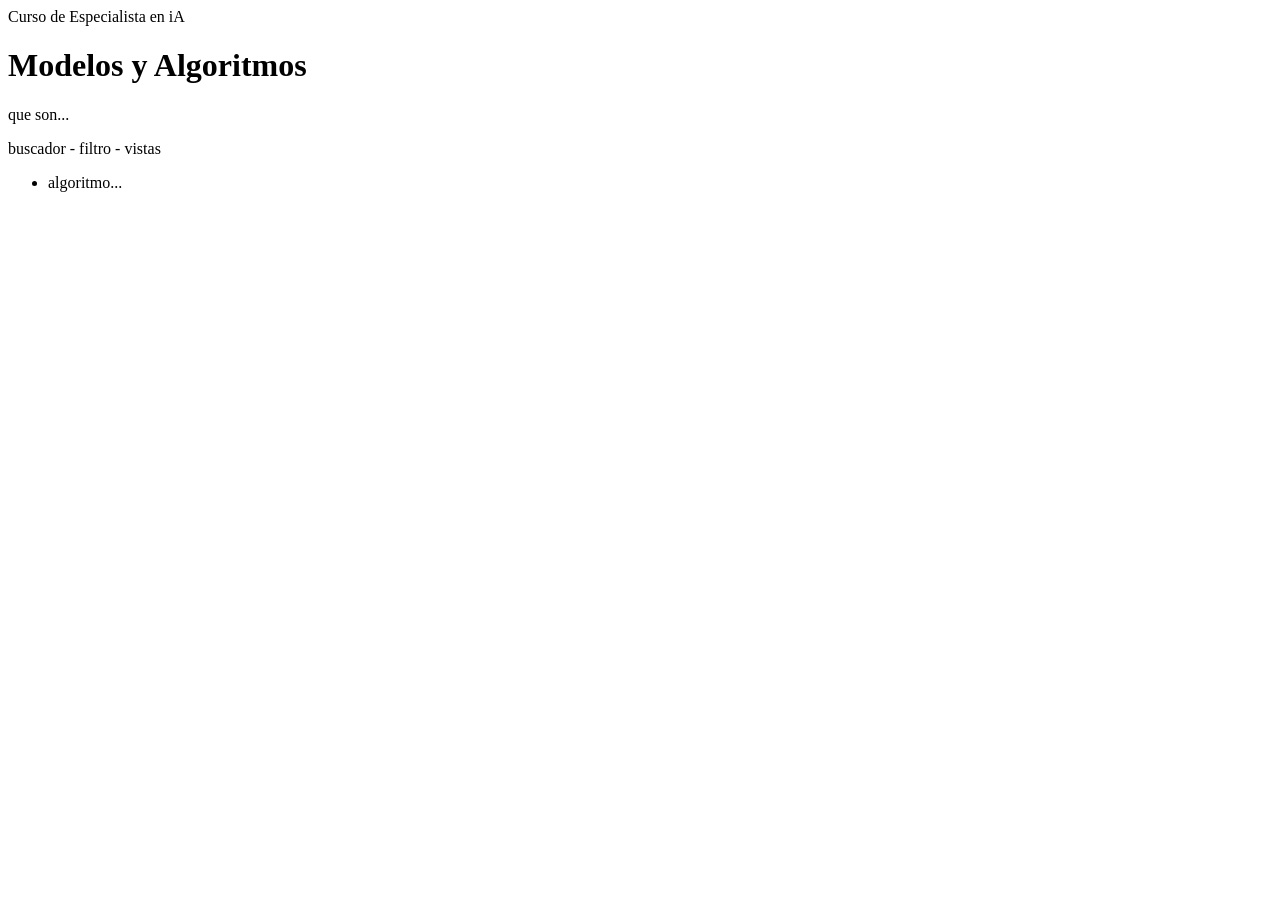
==== docs/index.html @ ecffdc35 "a" ====
<!DOCTYPE html>
<html lang="es-ES">
<head>
    <meta charset="UTF-8">
    <meta name="viewport" content="width=device-width, initial-scale=1.0">
    <title>Especialista en iA</title>
</head>
<body>

    <header>
        <span>Curso de Especialista en iA</span>
    </header>
    <main>
        <h1>Modelos y Algoritmos</h1>
        <p>que son...</p>

        buscador - filtro - vistas

        <ul>
            <li>algoritmo...</li>
        </ul>

    </main>
    <footer></footer>
</body>
</html>
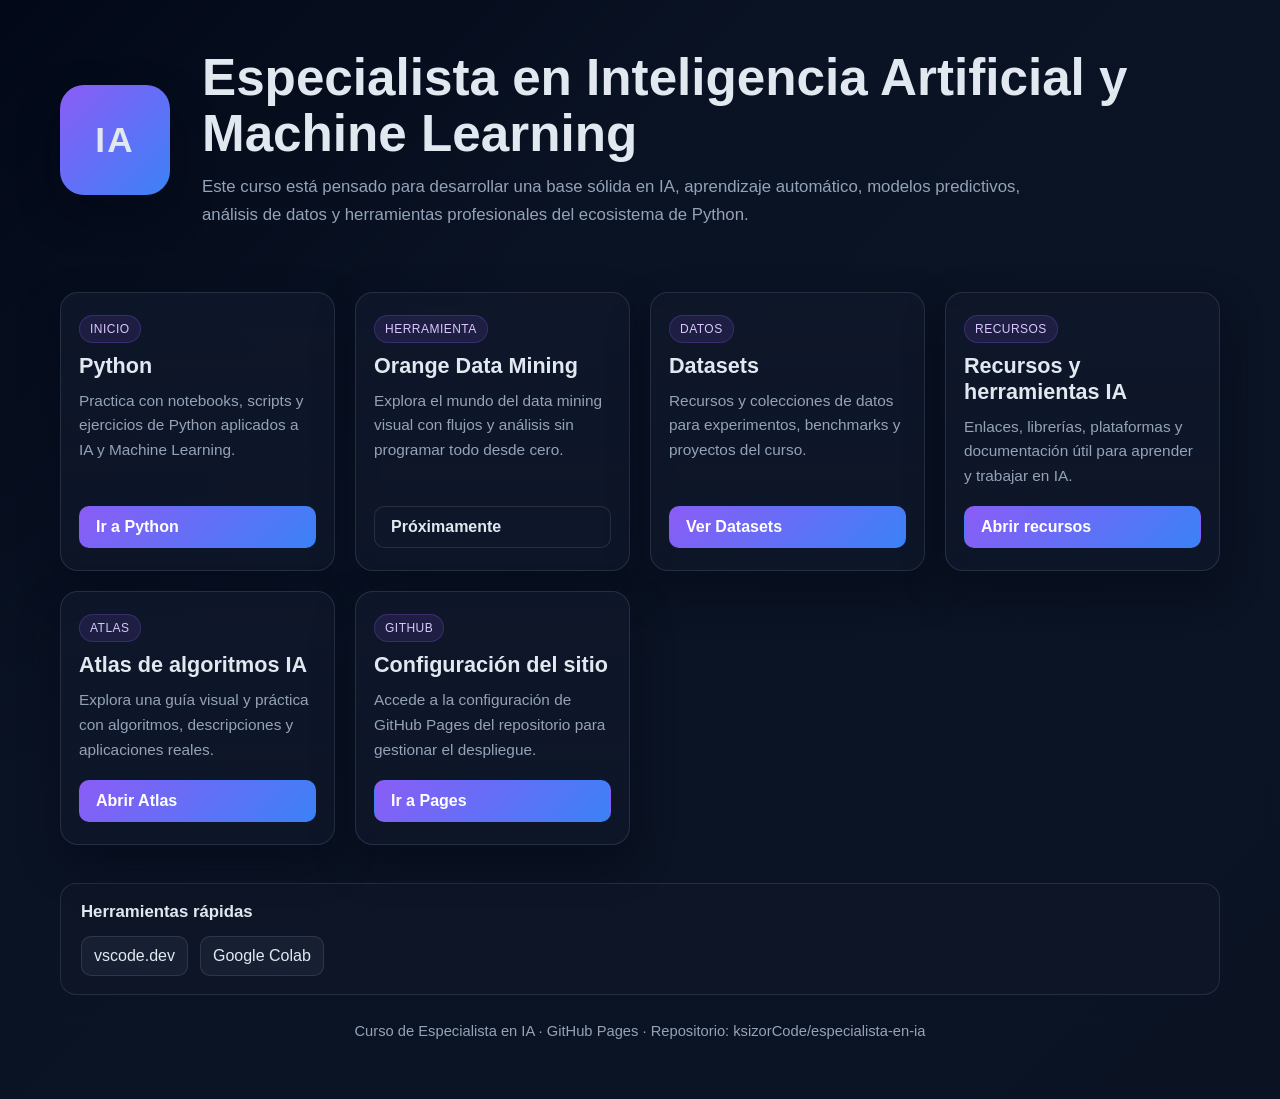
==== commit 55e33bd4: "Actualizar landing page de GitHub Pages con presentación del curso IA" ====
--- a/docs/index.html
+++ b/docs/index.html
@@ -3,24 +3,281 @@
 <head>
     <meta charset="UTF-8">
     <meta name="viewport" content="width=device-width, initial-scale=1.0">
-    <title>Especialista en iA</title>
+    <title>Especialista en IA</title>
+    <style>
+        :root {
+            --bg: #07111f;
+            --bg-alt: #0d1b2a;
+            --panel: rgba(15, 23, 42, 0.8);
+            --panel-strong: rgba(17, 24, 39, 0.95);
+            --text: #e2e8f0;
+            --muted: #94a3b8;
+            --primary: #8b5cf6;
+            --primary-2: #3b82f6;
+            --success: #10b981;
+            --warning: #f59e0b;
+            --border: rgba(148, 163, 184, 0.18);
+            --shadow: 0 18px 40px rgba(2, 6, 23, 0.45);
+        }
+
+        * { box-sizing: border-box; }
+
+        body {
+            margin: 0;
+            font-family: "Segoe UI", Tahoma, Geneva, Verdana, sans-serif;
+            background: linear-gradient(135deg, #020817 0%, #0a1324 35%, #0b1323 100%);
+            color: var(--text);
+            min-height: 100vh;
+        }
+
+        .container {
+            max-width: 1200px;
+            margin: 0 auto;
+            padding: 32px 20px 60px;
+        }
+
+        .hero {
+            display: grid;
+            grid-template-columns: 120px 1fr;
+            gap: 22px;
+            align-items: center;
+            padding: 18px 0 28px;
+        }
+
+        .logo {
+            width: 110px;
+            height: 110px;
+            border-radius: 24px;
+            display: flex;
+            align-items: center;
+            justify-content: center;
+            background: linear-gradient(135deg, var(--primary), var(--primary-2));
+            box-shadow: var(--shadow);
+            font-size: 2.2rem;
+            font-weight: 800;
+            letter-spacing: 0.06em;
+        }
+
+        h1 {
+            margin: 0 0 10px;
+            font-size: clamp(2.1rem, 4vw, 3.5rem);
+            line-height: 1.1;
+        }
+
+        .lead {
+            margin: 0;
+            color: var(--muted);
+            font-size: 1.05rem;
+            line-height: 1.7;
+            max-width: 850px;
+        }
+
+        .grid {
+            display: grid;
+            grid-template-columns: repeat(auto-fit, minmax(220px, 1fr));
+            gap: 20px;
+            margin-top: 34px;
+        }
+
+        .card {
+            background: linear-gradient(180deg, rgba(15, 23, 42, 0.9), rgba(15, 23, 42, 0.72));
+            border: 1px solid var(--border);
+            border-radius: 18px;
+            padding: 22px 18px;
+            box-shadow: var(--shadow);
+            min-height: 200px;
+            display: flex;
+            flex-direction: column;
+            justify-content: space-between;
+        }
+
+        .pill {
+            display: inline-block;
+            padding: 6px 10px;
+            border-radius: 999px;
+            background: rgba(139, 92, 246, 0.12);
+            border: 1px solid rgba(139, 92, 246, 0.25);
+            color: #d9c8ff;
+            font-size: 0.75rem;
+            letter-spacing: 0.04em;
+            text-transform: uppercase;
+            margin-bottom: 10px;
+            width: fit-content;
+        }
+
+        .card h2 {
+            margin: 0 0 10px;
+            font-size: 1.35rem;
+        }
+
+        .card p {
+            margin: 0 0 18px;
+            color: var(--muted);
+            line-height: 1.6;
+            font-size: 0.96rem;
+        }
+
+        .btn {
+            display: inline-block;
+            text-decoration: none;
+            padding: 11px 16px;
+            border-radius: 10px;
+            font-weight: 700;
+            transition: transform 0.2s ease, opacity 0.2s ease;
+            border: 1px solid transparent;
+        }
+
+        .btn:hover {
+            transform: translateY(-1px);
+            opacity: 0.96;
+        }
+
+        .btn-primary {
+            background: linear-gradient(135deg, var(--primary), var(--primary-2));
+            color: white;
+        }
+
+        .btn-secondary {
+            background: rgba(15, 23, 42, 0.95);
+            color: var(--text);
+            border-color: var(--border);
+        }
+
+        .btn-disabled {
+            color: #cbd5e1;
+            background: rgba(148, 163, 184, 0.08);
+            border-color: rgba(148, 163, 184, 0.14);
+            cursor: not-allowed;
+            pointer-events: none;
+        }
+
+        .tools {
+            margin-top: 38px;
+            padding: 18px 20px;
+            border-radius: 16px;
+            background: rgba(15, 23, 42, 0.7);
+            border: 1px solid var(--border);
+        }
+
+        .tools h3 {
+            margin: 0 0 14px;
+            font-size: 1.05rem;
+        }
+
+        .tool-links {
+            display: flex;
+            flex-wrap: wrap;
+            gap: 12px;
+        }
+
+        .tool-links a {
+            color: var(--text);
+            text-decoration: none;
+            background: rgba(148, 163, 184, 0.08);
+            border: 1px solid var(--border);
+            border-radius: 10px;
+            padding: 10px 12px;
+        }
+
+        footer {
+            margin-top: 28px;
+            color: var(--muted);
+            text-align: center;
+            font-size: 0.92rem;
+        }
+
+        @media (max-width: 640px) {
+            .hero {
+                grid-template-columns: 1fr;
+            }
+
+            .logo {
+                width: 88px;
+                height: 88px;
+            }
+        }
+    </style>
 </head>
 <body>
-
-    <header>
-        <span>Curso de Especialista en iA</span>
-    </header>
-    <main>
-        <h1>Modelos y Algoritmos</h1>
-        <p>que son...</p>
-
-        buscador - filtro - vistas
-
-        <ul>
-            <li>algoritmo...</li>
-        </ul>
-
-    </main>
-    <footer></footer>
+    <div class="container">
+        <header class="hero">
+            <div class="logo">IA</div>
+            <div>
+                <h1>Especialista en Inteligencia Artificial y Machine Learning</h1>
+                <p class="lead">
+                    Este curso está pensado para desarrollar una base sólida en IA, aprendizaje automático,
+                    modelos predictivos, análisis de datos y herramientas profesionales del ecosistema de Python.
+                </p>
+            </div>
+        </header>
+
+        <main class="grid">
+            <article class="card">
+                <div>
+                    <span class="pill">Inicio</span>
+                    <h2>Python</h2>
+                    <p>Practica con notebooks, scripts y ejercicios de Python aplicados a IA y Machine Learning.</p>
+                </div>
+                <a class="btn btn-primary" href="/python">Ir a Python</a>
+            </article>
+
+            <article class="card">
+                <div>
+                    <span class="pill">Herramienta</span>
+                    <h2>Orange Data Mining</h2>
+                    <p>Explora el mundo del data mining visual con flujos y análisis sin programar todo desde cero.</p>
+                </div>
+                <a class="btn btn-secondary" href="#">Próximamente</a>
+            </article>
+
+            <article class="card">
+                <div>
+                    <span class="pill">Datos</span>
+                    <h2>Datasets</h2>
+                    <p>Recursos y colecciones de datos para experimentos, benchmarks y proyectos del curso.</p>
+                </div>
+                <a class="btn btn-primary" href="/datasets">Ver Datasets</a>
+            </article>
+
+            <article class="card">
+                <div>
+                    <span class="pill">Recursos</span>
+                    <h2>Recursos y herramientas IA</h2>
+                    <p>Enlaces, librerías, plataformas y documentación útil para aprender y trabajar en IA.</p>
+                </div>
+                <a class="btn btn-primary" href="/recursos">Abrir recursos</a>
+            </article>
+
+            <article class="card">
+                <div>
+                    <span class="pill">Atlas</span>
+                    <h2>Atlas de algoritmos IA</h2>
+                    <p>Explora una guía visual y práctica con algoritmos, descripciones y aplicaciones reales.</p>
+                </div>
+                <a class="btn btn-primary" href="https://atlas-algoritmos-ia.ana-canteli.chatgpt.site/" target="_blank" rel="noopener noreferrer">Abrir Atlas</a>
+            </article>
+
+            <article class="card">
+                <div>
+                    <span class="pill">GitHub</span>
+                    <h2>Configuración del sitio</h2>
+                    <p>Accede a la configuración de GitHub Pages del repositorio para gestionar el despliegue.</p>
+                </div>
+                <a class="btn btn-primary" href="https://github.com/ksizorCode/especialista-en-ia/settings/pages" target="_blank" rel="noopener noreferrer">Ir a Pages</a>
+            </article>
+        </main>
+
+        <section class="tools">
+            <h3>Herramientas rápidas</h3>
+            <div class="tool-links">
+                <a href="https://vscode.dev" target="_blank" rel="noopener noreferrer">vscode.dev</a>
+                <a href="https://colab.research.google.com" target="_blank" rel="noopener noreferrer">Google Colab</a>
+            </div>
+        </section>
+
+        <footer>
+            Curso de Especialista en IA · GitHub Pages · Repositorio: ksizorCode/especialista-en-ia
+        </footer>
+    </div>
 </body>
-</html>+</html>
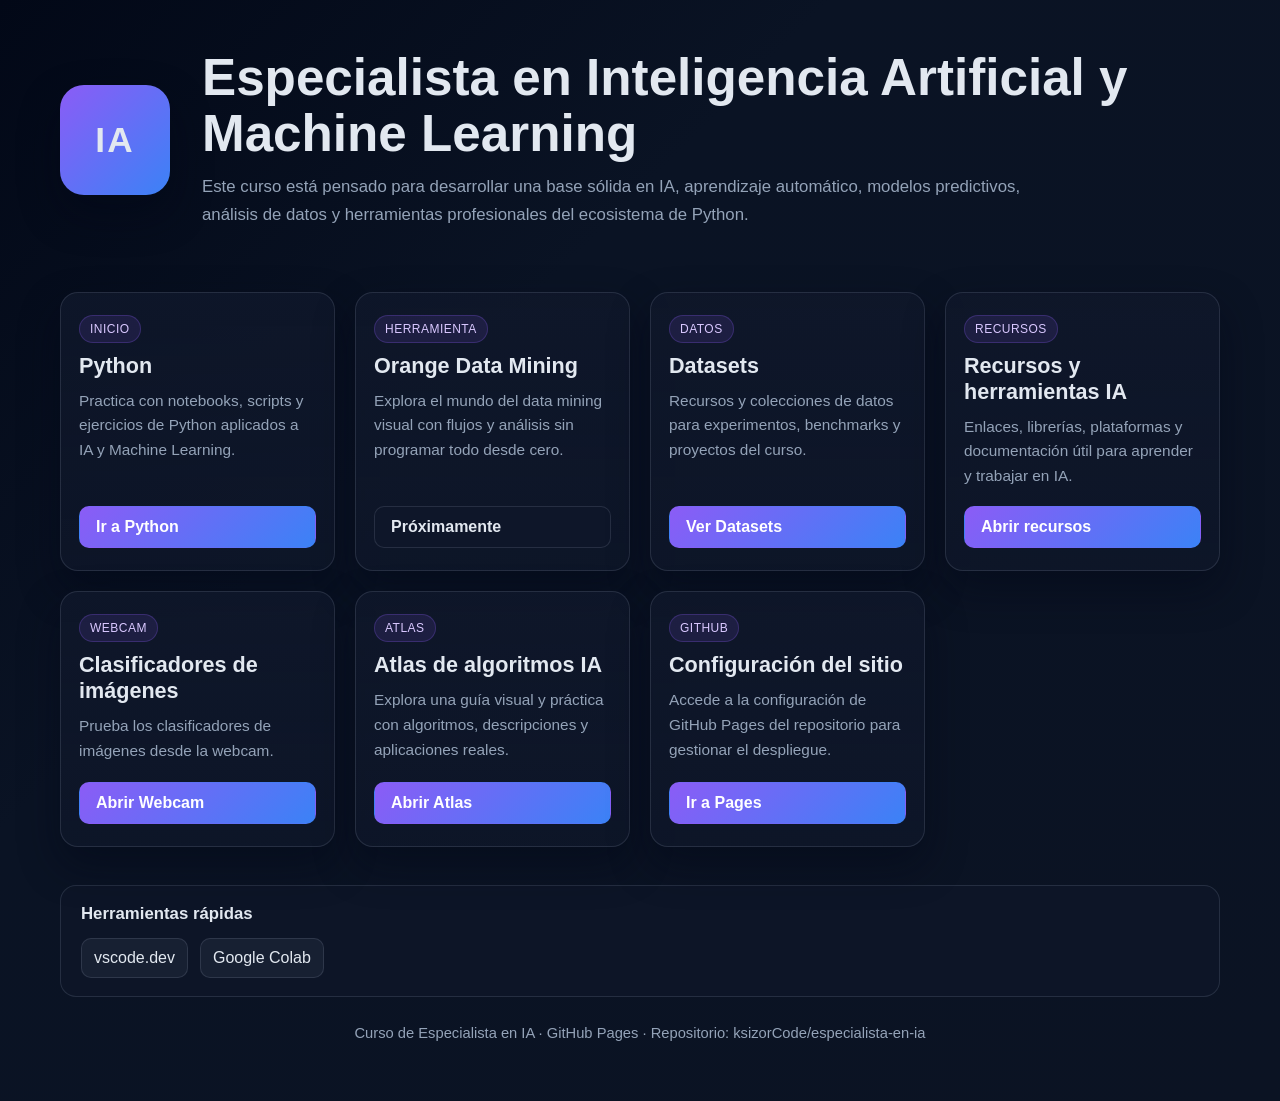
==== commit 7c8be9c2: "Add webcam classifier section to index.html" ====
--- a/docs/index.html
+++ b/docs/index.html
@@ -218,7 +218,7 @@
                     <h2>Python</h2>
                     <p>Practica con notebooks, scripts y ejercicios de Python aplicados a IA y Machine Learning.</p>
                 </div>
-                <a class="btn btn-primary" href="/python">Ir a Python</a>
+                <a class="btn btn-primary" href="./python">Ir a Python</a>
             </article>
 
             <article class="card">
@@ -236,7 +236,7 @@
                     <h2>Datasets</h2>
                     <p>Recursos y colecciones de datos para experimentos, benchmarks y proyectos del curso.</p>
                 </div>
-                <a class="btn btn-primary" href="/datasets">Ver Datasets</a>
+                <a class="btn btn-primary" href="./datasets">Ver Datasets</a>
             </article>
 
             <article class="card">
@@ -245,7 +245,16 @@
                     <h2>Recursos y herramientas IA</h2>
                     <p>Enlaces, librerías, plataformas y documentación útil para aprender y trabajar en IA.</p>
                 </div>
-                <a class="btn btn-primary" href="/recursos">Abrir recursos</a>
+                <a class="btn btn-primary" href="./recursos">Abrir recursos</a>
+            </article>
+
+            <article class="card">
+                <div>
+                    <span class="pill">Webcam</span>
+                    <h2>Clasificadores de imágenes</h2>
+                    <p>Prueba los clasificadores de imágenes desde la webcam.</p>
+                </div>
+                <a class="btn btn-primary" href="./webcam/">Abrir Webcam</a>
             </article>
 
             <article class="card">
